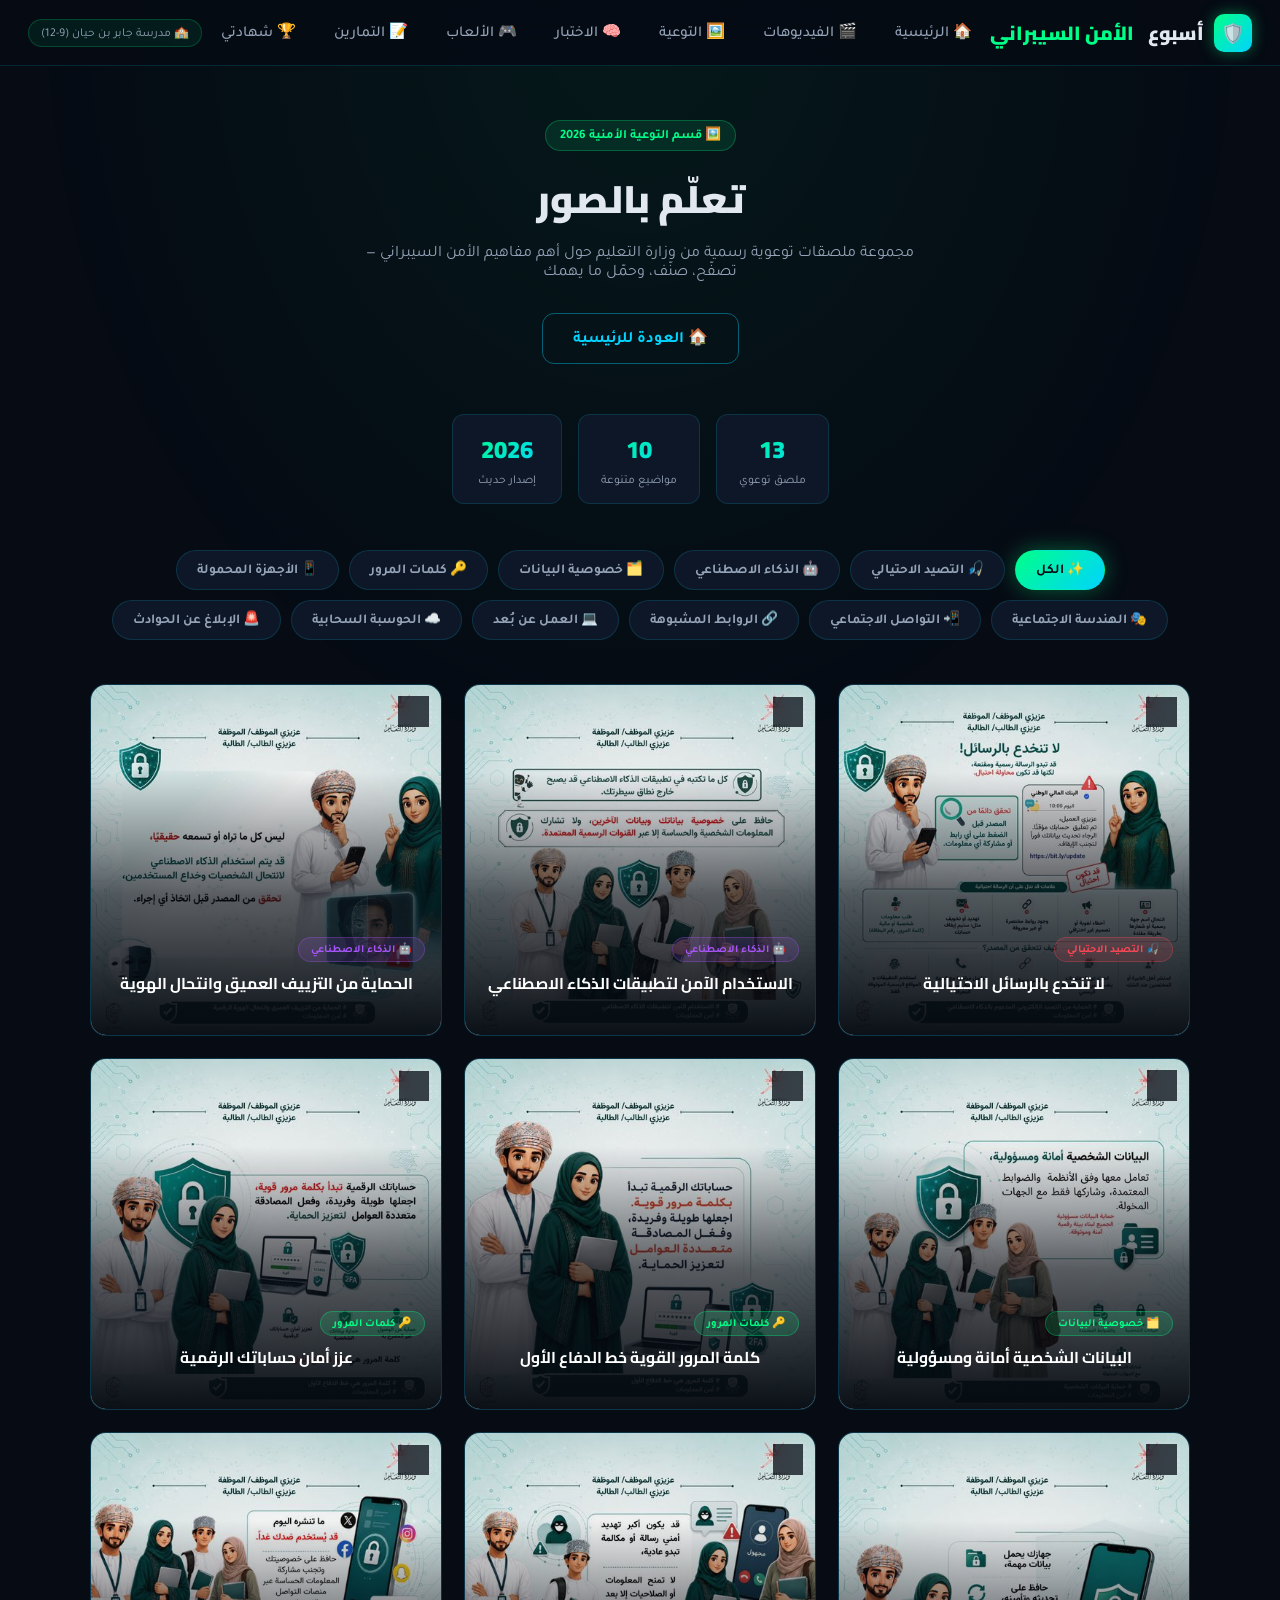
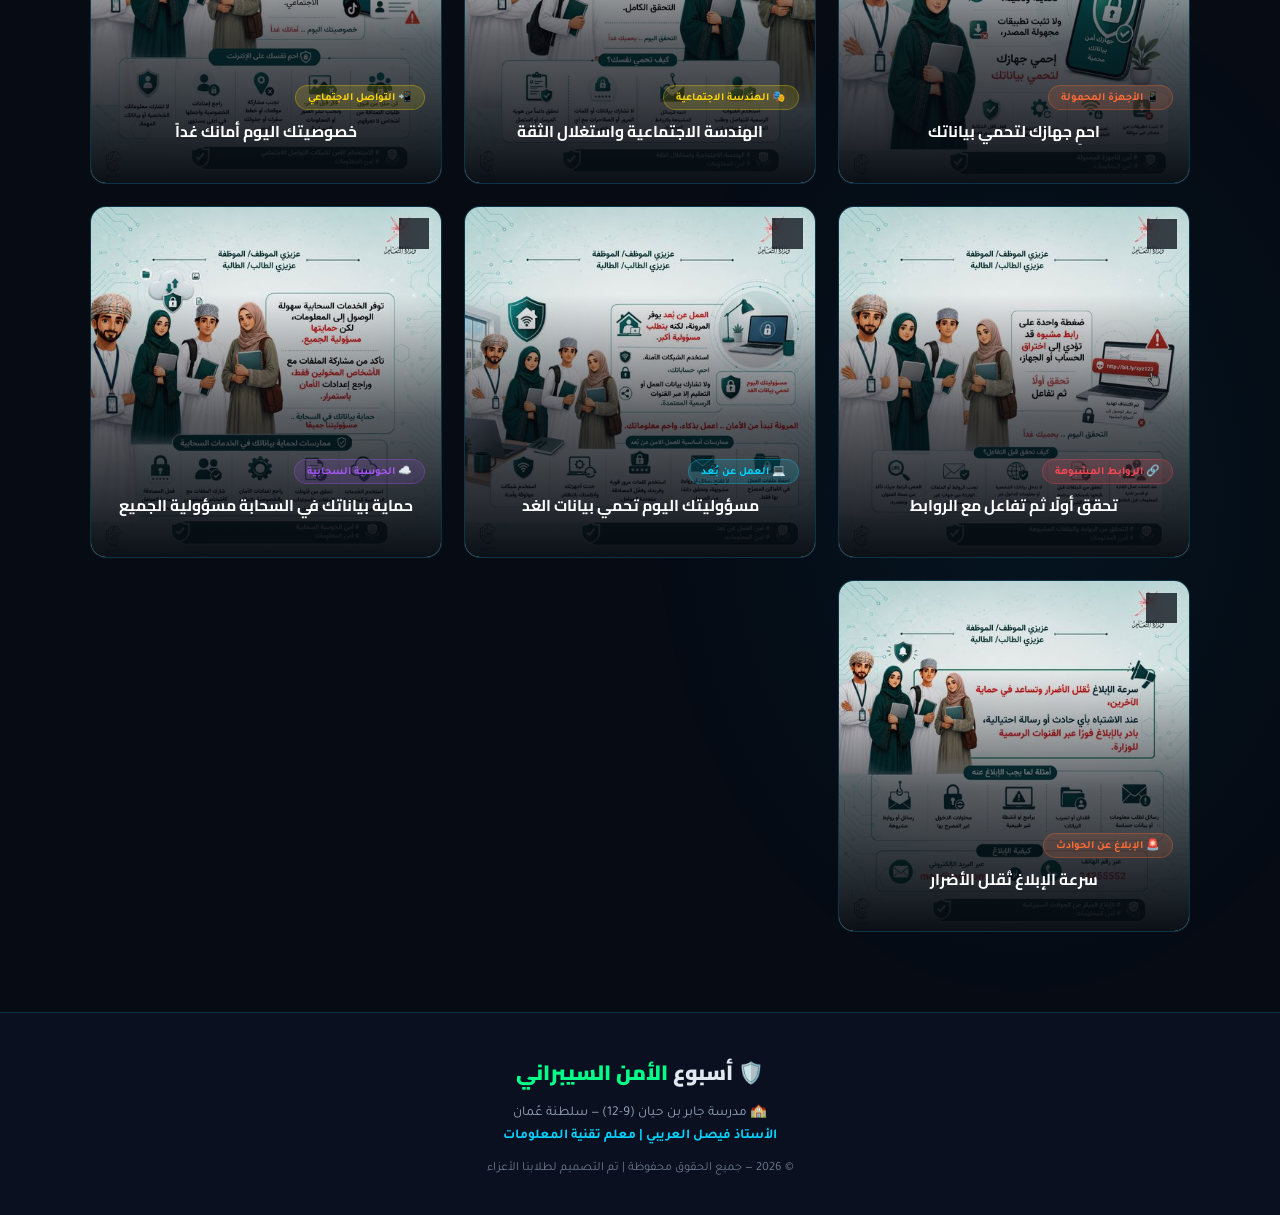
==== pages/awareness.html @ 78092cbb "Add files via upload" ====
<!DOCTYPE html>
<html lang="ar" dir="rtl">
<head>
<meta charset="UTF-8">
<meta name="viewport" content="width=device-width, initial-scale=1.0">
<title>قسم التوعية | أسبوع الأمن السيبراني</title>
<link href="https://fonts.googleapis.com/css2?family=Cairo:wght@300;400;600;700;900&family=Tajawal:wght@300;400;500;700;800&display=swap" rel="stylesheet">
<link rel="stylesheet" href="../css/style.css">
</head>
<body>

<!-- MATRIX BACKGROUND -->
<div id="matrix-bg"></div>

<!-- NAV -->
<nav>
  <div class="nav-brand">
    <div class="nav-icon">🛡️</div>
    أسبوع <span style="color:var(--green);margin-right:4px"> الأمن السيبراني</span>
  </div>
  <button class="nav-hamburger" id="navToggle">☰</button>
  <div class="nav-links" id="navLinks">
    <a href="../index.html">🏠 الرئيسية</a>
    <a href="videos.html">🎬 الفيديوهات</a>
    <a href="awareness.html">🖼️ التوعية</a>
    <a href="quiz.html">🧠 الاختبار</a>
    <a href="games.html">🎮 الألعاب</a>
    <a href="exercises.html">📝 التمارين</a>
    <a href="certificate.html">🏆 شهادتي</a>
  </div>
  <div class="nav-school">🏫 مدرسة جابر بن حيان (9-12)</div>
</nav>

<!-- AWARENESS SECTION -->
<section id="awareness" class="hero" style="min-height:auto;padding:120px 20px 80px">
  <div class="container">
    <div class="section-header fade-in">
      <div class="section-tag tag-green">🖼️ قسم التوعية الأمنية 2026</div>
      <h2 class="section-title">تعلّم بالصور</h2>
      <p class="section-sub">مجموعة ملصقات توعوية رسمية من وزارة التعليم حول أهم مفاهيم الأمن السيبراني — تصفّح، صنّف، وحمّل ما يهمك</p>
      <div style="margin-top:30px">
        <a href="../index.html" class="btn-secondary">🏠 العودة للرئيسية</a>
      </div>
    </div>

    <div class="aw-stats fade-in">
      <div class="aw-stat"><b>13</b><span>ملصق توعوي</span></div>
      <div class="aw-stat"><b>10</b><span>مواضيع متنوعة</span></div>
      <div class="aw-stat"><b>2026</b><span>إصدار حديث</span></div>
    </div>

    <div class="aw-filter-bar fade-in">
      <button class="aw-chip active" onclick="filterAware('all', this)">✨ الكل</button>
      <button class="aw-chip" onclick="filterAware('phishing', this)">🎣 التصيد الاحتيالي</button>
      <button class="aw-chip" onclick="filterAware('ai', this)">🤖 الذكاء الاصطناعي</button>
      <button class="aw-chip" onclick="filterAware('privacy', this)">🗂️ خصوصية البيانات</button>
      <button class="aw-chip" onclick="filterAware('password', this)">🔑 كلمات المرور</button>
      <button class="aw-chip" onclick="filterAware('device', this)">📱 الأجهزة المحمولة</button>
      <button class="aw-chip" onclick="filterAware('engineering', this)">🎭 الهندسة الاجتماعية</button>
      <button class="aw-chip" onclick="filterAware('social', this)">📲 التواصل الاجتماعي</button>
      <button class="aw-chip" onclick="filterAware('links', this)">🔗 الروابط المشبوهة</button>
      <button class="aw-chip" onclick="filterAware('remote', this)">💻 العمل عن بُعد</button>
      <button class="aw-chip" onclick="filterAware('cloud', this)">☁️ الحوسبة السحابية</button>
      <button class="aw-chip" onclick="filterAware('report', this)">🚨 الإبلاغ عن الحوادث</button>
    </div>

    <div class="aw-grid">
      <div class="aw-card fade-in" data-category="phishing" onclick="openAware(0)">
        <img src="../assets/awareness/thumb/awareness_1.jpg" alt="لا تنخدع بالرسائل الاحتيالية" loading="lazy">
        <div class="aw-card-num">01</div>
        <a class="aw-card-dl" href="../assets/awareness/full/awareness_1.jpg" download="ملصق-توعوي-1.jpg" onclick="event.stopPropagation()" title="تحميل الملصق">⬇</a>
        <div class="aw-card-overlay">
          <div class="aw-card-tag aw-c-phishing">🎣 التصيد الاحتيالي</div>
          <div class="aw-card-title">لا تنخدع بالرسائل الاحتيالية</div>
          <div class="aw-card-hint">👁 اضغط للعرض بالحجم الكامل</div>
        </div>
      </div>

      <div class="aw-card fade-in" data-category="ai" onclick="openAware(1)">
        <img src="../assets/awareness/thumb/awareness_2.jpg" alt="الاستخدام الآمن لتطبيقات الذكاء الاصطناعي" loading="lazy">
        <div class="aw-card-num">02</div>
        <a class="aw-card-dl" href="../assets/awareness/full/awareness_2.jpg" download="ملصق-توعوي-2.jpg" onclick="event.stopPropagation()" title="تحميل الملصق">⬇</a>
        <div class="aw-card-overlay">
          <div class="aw-card-tag aw-c-ai">🤖 الذكاء الاصطناعي</div>
          <div class="aw-card-title">الاستخدام الآمن لتطبيقات الذكاء الاصطناعي</div>
          <div class="aw-card-hint">👁 اضغط للعرض بالحجم الكامل</div>
        </div>
      </div>

      <div class="aw-card fade-in" data-category="ai" onclick="openAware(2)">
        <img src="../assets/awareness/thumb/awareness_3.jpg" alt="الحماية من التزييف العميق وانتحال الهوية" loading="lazy">
        <div class="aw-card-num">03</div>
        <a class="aw-card-dl" href="../assets/awareness/full/awareness_3.jpg" download="ملصق-توعوي-3.jpg" onclick="event.stopPropagation()" title="تحميل الملصق">⬇</a>
        <div class="aw-card-overlay">
          <div class="aw-card-tag aw-c-ai">🤖 الذكاء الاصطناعي</div>
          <div class="aw-card-title">الحماية من التزييف العميق وانتحال الهوية</div>
          <div class="aw-card-hint">👁 اضغط للعرض بالحجم الكامل</div>
        </div>
      </div>

      <div class="aw-card fade-in" data-category="privacy" onclick="openAware(3)">
        <img src="../assets/awareness/thumb/awareness_4.jpg" alt="البيانات الشخصية أمانة ومسؤولية" loading="lazy">
        <div class="aw-card-num">04</div>
        <a class="aw-card-dl" href="../assets/awareness/full/awareness_4.jpg" download="ملصق-توعوي-4.jpg" onclick="event.stopPropagation()" title="تحميل الملصق">⬇</a>
        <div class="aw-card-overlay">
          <div class="aw-card-tag aw-c-privacy">🗂️ خصوصية البيانات</div>
          <div class="aw-card-title">البيانات الشخصية أمانة ومسؤولية</div>
          <div class="aw-card-hint">👁 اضغط للعرض بالحجم الكامل</div>
        </div>
      </div>

      <div class="aw-card fade-in" data-category="password" onclick="openAware(4)">
        <img src="../assets/awareness/thumb/awareness_5.jpg" alt="كلمة المرور القوية خط الدفاع الأول" loading="lazy">
        <div class="aw-card-num">05</div>
        <a class="aw-card-dl" href="../assets/awareness/full/awareness_5.jpg" download="ملصق-توعوي-5.jpg" onclick="event.stopPropagation()" title="تحميل الملصق">⬇</a>
        <div class="aw-card-overlay">
          <div class="aw-card-tag aw-c-password">🔑 كلمات المرور</div>
          <div class="aw-card-title">كلمة المرور القوية خط الدفاع الأول</div>
          <div class="aw-card-hint">👁 اضغط للعرض بالحجم الكامل</div>
        </div>
      </div>

      <div class="aw-card fade-in" data-category="password" onclick="openAware(5)">
        <img src="../assets/awareness/thumb/awareness_6.jpg" alt="عزز أمان حساباتك الرقمية" loading="lazy">
        <div class="aw-card-num">06</div>
        <a class="aw-card-dl" href="../assets/awareness/full/awareness_6.jpg" download="ملصق-توعوي-6.jpg" onclick="event.stopPropagation()" title="تحميل الملصق">⬇</a>
        <div class="aw-card-overlay">
          <div class="aw-card-tag aw-c-password">🔑 كلمات المرور</div>
          <div class="aw-card-title">عزز أمان حساباتك الرقمية</div>
          <div class="aw-card-hint">👁 اضغط للعرض بالحجم الكامل</div>
        </div>
      </div>

      <div class="aw-card fade-in" data-category="device" onclick="openAware(6)">
        <img src="../assets/awareness/thumb/awareness_7.jpg" alt="احمِ جهازك لتحمي بياناتك" loading="lazy">
        <div class="aw-card-num">07</div>
        <a class="aw-card-dl" href="../assets/awareness/full/awareness_7.jpg" download="ملصق-توعوي-7.jpg" onclick="event.stopPropagation()" title="تحميل الملصق">⬇</a>
        <div class="aw-card-overlay">
          <div class="aw-card-tag aw-c-device">📱 الأجهزة المحمولة</div>
          <div class="aw-card-title">احمِ جهازك لتحمي بياناتك</div>
          <div class="aw-card-hint">👁 اضغط للعرض بالحجم الكامل</div>
        </div>
      </div>

      <div class="aw-card fade-in" data-category="engineering" onclick="openAware(7)">
        <img src="../assets/awareness/thumb/awareness_8.jpg" alt="الهندسة الاجتماعية واستغلال الثقة" loading="lazy">
        <div class="aw-card-num">08</div>
        <a class="aw-card-dl" href="../assets/awareness/full/awareness_8.jpg" download="ملصق-توعوي-8.jpg" onclick="event.stopPropagation()" title="تحميل الملصق">⬇</a>
        <div class="aw-card-overlay">
          <div class="aw-card-tag aw-c-engineering">🎭 الهندسة الاجتماعية</div>
          <div class="aw-card-title">الهندسة الاجتماعية واستغلال الثقة</div>
          <div class="aw-card-hint">👁 اضغط للعرض بالحجم الكامل</div>
        </div>
      </div>

      <div class="aw-card fade-in" data-category="social" onclick="openAware(8)">
        <img src="../assets/awareness/thumb/awareness_9.jpg" alt="خصوصيتك اليوم أمانك غداً" loading="lazy">
        <div class="aw-card-num">09</div>
        <a class="aw-card-dl" href="../assets/awareness/full/awareness_9.jpg" download="ملصق-توعوي-9.jpg" onclick="event.stopPropagation()" title="تحميل الملصق">⬇</a>
        <div class="aw-card-overlay">
          <div class="aw-card-tag aw-c-social">📲 التواصل الاجتماعي</div>
          <div class="aw-card-title">خصوصيتك اليوم أمانك غداً</div>
          <div class="aw-card-hint">👁 اضغط للعرض بالحجم الكامل</div>
        </div>
      </div>

      <div class="aw-card fade-in" data-category="links" onclick="openAware(9)">
        <img src="../assets/awareness/thumb/awareness_10.jpg" alt="تحقق أولًا ثم تفاعل مع الروابط" loading="lazy">
        <div class="aw-card-num">10</div>
        <a class="aw-card-dl" href="../assets/awareness/full/awareness_10.jpg" download="ملصق-توعوي-10.jpg" onclick="event.stopPropagation()" title="تحميل الملصق">⬇</a>
        <div class="aw-card-overlay">
          <div class="aw-card-tag aw-c-links">🔗 الروابط المشبوهة</div>
          <div class="aw-card-title">تحقق أولًا ثم تفاعل مع الروابط</div>
          <div class="aw-card-hint">👁 اضغط للعرض بالحجم الكامل</div>
        </div>
      </div>

      <div class="aw-card fade-in" data-category="remote" onclick="openAware(10)">
        <img src="../assets/awareness/thumb/awareness_11.jpg" alt="مسؤوليتك اليوم تحمي بيانات الغد" loading="lazy">
        <div class="aw-card-num">11</div>
        <a class="aw-card-dl" href="../assets/awareness/full/awareness_11.jpg" download="ملصق-توعوي-11.jpg" onclick="event.stopPropagation()" title="تحميل الملصق">⬇</a>
        <div class="aw-card-overlay">
          <div class="aw-card-tag aw-c-remote">💻 العمل عن بُعد</div>
          <div class="aw-card-title">مسؤوليتك اليوم تحمي بيانات الغد</div>
          <div class="aw-card-hint">👁 اضغط للعرض بالحجم الكامل</div>
        </div>
      </div>

      <div class="aw-card fade-in" data-category="cloud" onclick="openAware(11)">
        <img src="../assets/awareness/thumb/awareness_12.jpg" alt="حماية بياناتك في السحابة مسؤولية الجميع" loading="lazy">
        <div class="aw-card-num">12</div>
        <a class="aw-card-dl" href="../assets/awareness/full/awareness_12.jpg" download="ملصق-توعوي-12.jpg" onclick="event.stopPropagation()" title="تحميل الملصق">⬇</a>
        <div class="aw-card-overlay">
          <div class="aw-card-tag aw-c-cloud">☁️ الحوسبة السحابية</div>
          <div class="aw-card-title">حماية بياناتك في السحابة مسؤولية الجميع</div>
          <div class="aw-card-hint">👁 اضغط للعرض بالحجم الكامل</div>
        </div>
      </div>

      <div class="aw-card fade-in" data-category="report" onclick="openAware(12)">
        <img src="../assets/awareness/thumb/awareness_13.jpg" alt="سرعة الإبلاغ تُقلل الأضرار" loading="lazy">
        <div class="aw-card-num">13</div>
        <a class="aw-card-dl" href="../assets/awareness/full/awareness_13.jpg" download="ملصق-توعوي-13.jpg" onclick="event.stopPropagation()" title="تحميل الملصق">⬇</a>
        <div class="aw-card-overlay">
          <div class="aw-card-tag aw-c-report">🚨 الإبلاغ عن الحوادث</div>
          <div class="aw-card-title">سرعة الإبلاغ تُقلل الأضرار</div>
          <div class="aw-card-hint">👁 اضغط للعرض بالحجم الكامل</div>
        </div>
      </div>
    </div>
  </div>
</section>

<!-- AWARENESS LIGHTBOX MODAL -->
<div class="aw-modal-overlay" id="awareModal" onclick="handleAwareModalClick(event)">
  <div class="aw-modal-box">
    <div class="aw-modal-top">
      <div class="aw-modal-titlewrap">
        <div class="aw-modal-tag" id="awareTag">التصنيف</div>
        <div class="aw-modal-title" id="awareTitle">عنوان الملصق</div>
      </div>
      <button class="aw-modal-close" onclick="closeAware()">✕</button>
    </div>
    <div class="aw-modal-imgwrap">
      <button class="aw-nav-btn aw-nav-prev" onclick="awarePrev()" title="السابق">›</button>
      <img id="awareImg" src="" alt="">
      <button class="aw-nav-btn aw-nav-next" onclick="awareNext()" title="التالي">‹</button>
    </div>
    <div class="aw-modal-bottom">
      <span class="aw-modal-counter" id="awareCounter">1 / 13</span>
      <a class="aw-modal-dl" id="awareDownload" href="" download>⬇ تحميل الملصق</a>
    </div>
  </div>
</div>

<!-- FOOTER -->
<footer>
  <div class="footer-logo">🛡️ أسبوع <span>الأمن السيبراني</span></div>
  <div class="footer-school">🏫 مدرسة جابر بن حيان (9-12) — سلطنة عُمان</div>
  <div class="footer-teacher">الأستاذ فيصل العريبي | معلم تقنية المعلومات</div>
  <div class="footer-copy">© 2026 — جميع الحقوق محفوظة | تم التصميم لطلابنا الأعزاء</div>
</footer>

<script src="../js/main.js"></script>
</body>
</html>
---- css/style.css ----
:root {
  --bg: #060b14;
  --bg2: #0a1020;
  --bg3: #0f1929;
  --card: rgba(15,25,41,0.95);
  --green: #00ff88;
  --cyan: #00d4ff;
  --orange: #ff6b35;
  --red: #ff4757;
  --purple: #a855f7;
  --yellow: #ffd700;
  --text: #e2e8f0;
  --text2: #94a3b8;
  --border: rgba(0,212,255,0.15);
  --r: 14px;
}
*{margin:0;padding:0;box-sizing:border-box}
html{scroll-behavior:smooth}
body{
  background:var(--bg);
  color:var(--text);
  font-family:'Tajawal',sans-serif;
  overflow-x:hidden;
  min-height:100vh;
}
::-webkit-scrollbar{width:5px}
::-webkit-scrollbar-track{background:var(--bg)}
::-webkit-scrollbar-thumb{background:var(--cyan);border-radius:3px}

/* ── MATRIX BACKGROUND ── */
#matrix-bg{
  position:fixed;inset:0;z-index:0;
  overflow:hidden;pointer-events:none;
}
.matrix-col{
  position:absolute;top:-100%;
  font-family:monospace;font-size:14px;
  color:rgba(0,255,136,0.15);
  animation:matrix-fall linear infinite;
  letter-spacing:2px;
  writing-mode:vertical-lr;
}
@keyframes matrix-fall{
  0%{top:-100%}
  100%{top:110%}
}

/* ── PARTICLES ── */
.particle{
  position:fixed;border-radius:50%;pointer-events:none;z-index:1;
  animation:float-particle linear infinite;
}
@keyframes float-particle{
  0%{transform:translateY(100vh) rotate(0deg);opacity:0}
  10%{opacity:1}
  90%{opacity:1}
  100%{transform:translateY(-100px) rotate(720deg);opacity:0}
}

/* ── NAVBAR ── */
nav{
  position:fixed;top:0;left:0;right:0;z-index:999;
  display:flex;align-items:center;justify-content:space-between;
  padding:0 28px;height:66px;
  background:rgba(6,11,20,0.92);
  backdrop-filter:blur(20px);
  border-bottom:1px solid var(--border);
}
.nav-brand{
  display:flex;align-items:center;gap:10px;
  font-family:'Cairo',sans-serif;font-weight:900;font-size:1.2rem;
}
.nav-icon{
  width:38px;height:38px;border-radius:10px;
  background:linear-gradient(135deg,var(--green),var(--cyan));
  display:flex;align-items:center;justify-content:center;
  font-size:1.2rem;
  box-shadow:0 0 15px rgba(0,255,136,0.4);
}
.nav-links{display:flex;gap:6px;align-items:center;flex-wrap:wrap}
.nav-links a{
  color:var(--text2);text-decoration:none;
  padding:8px 16px;border-radius:8px;
  font-size:.95rem;font-weight:500;
  transition:.2s;
}
.nav-links a:hover{color:var(--cyan);background:rgba(0,212,255,0.08)}
.nav-school{
  font-size:.75rem;color:var(--text2);
  background:rgba(0,255,136,0.07);
  border:1px solid rgba(0,255,136,0.2);
  padding:5px 12px;border-radius:20px;
}

/* ── HAMBURGER ── */
.nav-hamburger{
  display:none;
  background:none;
  border:1.5px solid rgba(0,212,255,0.3);
  color:var(--cyan);
  font-size:1.4rem;
  cursor:pointer;
  padding:4px 12px;
  border-radius:8px;
  transition:.2s;
  z-index:1000;
  line-height:1;
}
.nav-hamburger:hover{background:rgba(0,212,255,0.08)}

/* ── HERO ── */
.hero{
  position:relative;z-index:2;
  min-height:100vh;
  display:flex;align-items:center;justify-content:center;
  text-align:center;padding:100px 20px 60px;
  background:
    radial-gradient(ellipse 80% 50% at 50% 0%, rgba(0,255,136,0.06) 0%, transparent 60%),
    radial-gradient(ellipse 60% 40% at 80% 80%, rgba(0,212,255,0.05) 0%, transparent 50%);
}
.hero-badge{
  display:inline-flex;align-items:center;gap:8px;
  background:rgba(0,255,136,0.1);
  border:1px solid rgba(0,255,136,0.3);
  padding:7px 18px;border-radius:30px;
  font-size:.85rem;color:var(--green);
  margin-bottom:28px;
  animation:pulse-badge 2s ease infinite;
}
@keyframes pulse-badge{
  0%,100%{box-shadow:0 0 0 0 rgba(0,255,136,0.3)}
  50%{box-shadow:0 0 0 8px rgba(0,255,136,0)}
}
.hero h1{
  font-family:'Cairo',sans-serif;font-weight:900;
  font-size:clamp(2.2rem,6vw,4.5rem);
  line-height:1.2;margin-bottom:16px;
  background:linear-gradient(135deg,#fff 0%,var(--cyan) 50%,var(--green) 100%);
  -webkit-background-clip:text;-webkit-text-fill-color:transparent;
  background-clip:text;
}
.hero h1 span{
  background:linear-gradient(135deg,var(--orange),var(--red));
  -webkit-background-clip:text;-webkit-text-fill-color:transparent;
  background-clip:text;
}
.hero-sub{
  font-size:1.15rem;color:var(--text2);max-width:600px;margin:0 auto 36px;
}
.hero-btns{display:flex;gap:14px;justify-content:center;flex-wrap:wrap;margin-bottom:60px}
.btn-primary{
  background:linear-gradient(135deg,var(--green),var(--cyan));
  color:#060b14;font-weight:700;font-size:1rem;
  padding:13px 30px;border-radius:12px;border:none;cursor:pointer;
  text-decoration:none;display:inline-flex;align-items:center;gap:8px;
  transition:.25s;box-shadow:0 0 25px rgba(0,255,136,0.3);
}
.btn-primary:hover{transform:translateY(-2px);box-shadow:0 0 40px rgba(0,255,136,0.5)}
.btn-secondary{
  background:transparent;color:var(--cyan);font-weight:600;font-size:1rem;
  padding:13px 30px;border-radius:12px;
  border:1.5px solid rgba(0,212,255,0.4);cursor:pointer;
  text-decoration:none;display:inline-flex;align-items:center;gap:8px;
  transition:.25s;
}
.btn-secondary:hover{background:rgba(0,212,255,0.08);transform:translateY(-2px)}

/* ── STATS ── */
.hero-stats{
  display:flex;gap:30px;justify-content:center;flex-wrap:wrap;
}
.stat-box{
  background:var(--card);border:1px solid var(--border);
  border-radius:var(--r);padding:20px 30px;text-align:center;
  min-width:130px;
}
.stat-num{
  font-family:'Cairo',sans-serif;font-weight:900;font-size:2rem;
  background:linear-gradient(135deg,var(--green),var(--cyan));
  -webkit-background-clip:text;-webkit-text-fill-color:transparent;
  background-clip:text;
}
.stat-lbl{font-size:.8rem;color:var(--text2);margin-top:2px}

/* ── SECTIONS ── */
section{position:relative;z-index:2;padding:80px 20px}
.container{max-width:1100px;margin:0 auto}
.section-header{text-align:center;margin-bottom:50px}
.section-tag{
  display:inline-block;font-size:.8rem;font-weight:600;
  padding:5px 14px;border-radius:20px;margin-bottom:12px;
}
.tag-green{color:var(--green);background:rgba(0,255,136,0.1);border:1px solid rgba(0,255,136,0.25)}
.tag-cyan{color:var(--cyan);background:rgba(0,212,255,0.1);border:1px solid rgba(0,212,255,0.25)}
.tag-orange{color:var(--orange);background:rgba(255,107,53,0.1);border:1px solid rgba(255,107,53,0.25)}
.tag-purple{color:var(--purple);background:rgba(168,85,247,0.1);border:1px solid rgba(168,85,247,0.25)}
.tag-yellow{color:var(--yellow);background:rgba(255,215,0,0.1);border:1px solid rgba(255,215,0,0.25)}

.section-title{
  font-family:'Cairo',sans-serif;font-weight:900;
  font-size:clamp(1.6rem,3.5vw,2.4rem);
  margin-bottom:10px;
}
.section-sub{color:var(--text2);font-size:1rem;max-width:550px;margin:0 auto}

/* ── VIDEOS ── */
.videos-grid{
  display:grid;grid-template-columns:repeat(auto-fill,minmax(300px,1fr));gap:20px;
}
.video-card{
  background:var(--card);border:1px solid var(--border);
  border-radius:var(--r);overflow:hidden;
  transition:.3s;cursor:pointer;
}
.video-card:hover{transform:translateY(-5px);border-color:var(--cyan);box-shadow:0 10px 40px rgba(0,212,255,0.15)}
.video-thumb{
  position:relative;padding-top:56.25%;overflow:hidden;
  background:linear-gradient(135deg,#0a1528,#0d2040);
}
.video-thumb-inner{
  position:absolute;inset:0;display:flex;align-items:center;justify-content:center;
  font-size:3.5rem;flex-direction:column;gap:10px;
}
.play-btn{
  width:54px;height:54px;border-radius:50%;
  background:rgba(0,255,136,0.9);
  display:flex;align-items:center;justify-content:center;
  font-size:1.2rem;color:#060b14;
  transition:.2s;box-shadow:0 0 20px rgba(0,255,136,0.4);
}
.video-card:hover .play-btn{transform:scale(1.1);box-shadow:0 0 35px rgba(0,255,136,0.6)}
.video-duration{
  position:absolute;bottom:10px;left:10px;
  background:rgba(0,0,0,0.8);color:#fff;
  font-size:.75rem;padding:3px 8px;border-radius:5px;
}
.video-grade{
  position:absolute;top:10px;right:10px;
  font-size:.72rem;font-weight:700;padding:4px 10px;border-radius:20px;
}
.grade5{background:rgba(255,107,53,0.25);color:var(--orange);border:1px solid rgba(255,107,53,0.4)}
.grade7{background:rgba(0,212,255,0.2);color:var(--cyan);border:1px solid rgba(0,212,255,0.4)}
.grade9{background:rgba(168,85,247,0.2);color:var(--purple);border:1px solid rgba(168,85,247,0.4)}

.video-info{padding:16px}
.video-title{font-weight:700;font-size:.95rem;margin-bottom:6px;line-height:1.5}
.video-meta{display:flex;align-items:center;gap:10px;font-size:.8rem;color:var(--text2)}
.video-progress{
  height:3px;background:rgba(255,255,255,0.08);border-radius:2px;margin-top:12px;
}
.video-progress-bar{height:100%;border-radius:2px;background:linear-gradient(90deg,var(--green),var(--cyan))}

/* ── VIDEO MODAL ── */
.modal-overlay{
  display:none;
  position:fixed;inset:0;
  background:rgba(0,0,0,0.85);
  z-index:9999;
  align-items:center;
  justify-content:center;
  padding:20px;
}
.modal-overlay.active{display:flex}
.modal-box{
  background:var(--bg2);
  border:1px solid var(--border);
  border-radius:20px;
  width:100%;
  max-width:760px;
  overflow:hidden;
  max-height:90vh;
  overflow-y:auto;
}
.modal-header{
  display:flex;align-items:center;justify-content:space-between;
  padding:16px 20px;
  border-bottom:1px solid var(--border);
  position:sticky;top:0;
  background:var(--bg2);
  z-index:2;
}
.modal-title{font-weight:700;font-size:1rem}
.modal-close{
  background:rgba(255,71,87,0.15);border:none;color:var(--red);
  width:32px;height:32px;border-radius:8px;cursor:pointer;font-size:1rem;
  display:flex;align-items:center;justify-content:center;
  flex-shrink:0;
}
.modal-close:hover{background:rgba(255,71,87,0.3)}
.modal-video{
  background:#000;
  line-height:0;
  overflow:hidden;
}
.modal-video iframe{
  width:100%;
  height:430px;
  display:block;
  border:none;
}
.modal-body{padding:14px 20px}

/* ── QUIZ ── */
.quiz-wrapper{max-width:700px;margin:0 auto}
.quiz-progress-bar-wrap{
  background:rgba(255,255,255,0.07);border-radius:10px;height:8px;margin-bottom:30px;overflow:hidden;
}
.quiz-progress-fill{
  height:100%;border-radius:10px;
  background:linear-gradient(90deg,var(--green),var(--cyan));
  transition:.4s ease;
}
.quiz-q-counter{font-size:.85rem;color:var(--text2);margin-bottom:8px;text-align:center}
.quiz-question{
  background:var(--card);border:1px solid var(--border);
  border-radius:20px;padding:30px;
}
.quiz-q-text{
  font-family:'Cairo',sans-serif;font-weight:700;font-size:1.15rem;
  line-height:1.6;margin-bottom:24px;text-align:center;color: #ffffff;
}
.quiz-q-emoji{font-size:2.5rem;text-align:center;margin-bottom:14px}
.quiz-options{display:grid;grid-template-columns:1fr 1fr;gap:12px}
.quiz-opt{
  background:rgba(255,255,255,0.04);border:1.5px solid rgba(255,255,255,0.1);color: #ffffff;
  border-radius:12px;padding:14px 18px;
  font-size:.95rem;font-weight:500;cursor:pointer;
  transition:.2s;text-align:right;
  display:flex;align-items:center;gap:10px;
}
.quiz-opt:hover:not(:disabled){
  border-color:var(--cyan);background:rgba(0,212,255,0.08);
  transform:translateY(-2px);
}
.quiz-opt.correct{border-color:var(--green)!important;background:rgba(0,255,136,0.12)!important;color:var(--green)}
.quiz-opt.wrong{border-color:var(--red)!important;background:rgba(255,71,87,0.12)!important;color:var(--red)}
.quiz-opt:disabled{cursor:default}
.quiz-feedback{
  text-align:center;margin-top:20px;padding:14px;
  border-radius:12px;font-weight:600;display:none;
}
.quiz-feedback.show{display:block}
.quiz-feedback.ok{background:rgba(0,255,136,0.1);color:var(--green);border:1px solid rgba(0,255,136,0.3)}
.quiz-feedback.bad{background:rgba(255,71,87,0.1);color:var(--red);border:1px solid rgba(255,71,87,0.3)}
.quiz-nav{display:flex;justify-content:space-between;margin-top:24px;gap:12px}
.quiz-nav button{
  flex:1;padding:12px;border-radius:10px;border:none;cursor:pointer;
  font-family:'Tajawal',sans-serif;font-weight:700;font-size:.95rem;
  transition:.2s;
}
.btn-next{background:linear-gradient(135deg,var(--green),var(--cyan));color:#ffffff}
.btn-next:hover{transform:translateY(-2px);box-shadow:0 5px 20px rgba(0,255,136,0.3)}
.quiz-score-box{
  background:var(--card);border:1px solid var(--border);
  border-radius:20px;padding:40px;text-align:center;display:none;
}
.quiz-score-box.show{display:block}
.score-circle{
  width:120px;height:120px;border-radius:50%;
  border:4px solid var(--green);
  display:flex;flex-direction:column;align-items:center;justify-content:center;
  margin:0 auto 20px;
  box-shadow:0 0 30px rgba(0,255,136,0.3);
}
.score-num{font-size:2.2rem;font-weight:900;color:var(--green)}
.score-total{font-size:.85rem;color:var(--text2)}
.score-msg{font-size:1.1rem;font-weight:700;margin-bottom:8px}
.score-sub{font-size:.9rem;color:var(--text2);margin-bottom:24px}

/* ── GAME ── */
.game-section{background:linear-gradient(180deg,var(--bg) 0%,var(--bg2) 100%)}
.game-grid{display:grid;grid-template-columns:repeat(auto-fill,minmax(260px,1fr));gap:18px}
.game-card{
  background:var(--card);border:1px solid var(--border);
  border-radius:var(--r);padding:24px;text-align:center;
  cursor:pointer;transition:.3s;
}
.game-card:hover{transform:translateY(-5px)}
.game-card.green-hover:hover{border-color:var(--green);box-shadow:0 8px 30px rgba(0,255,136,0.15)}
.game-card.cyan-hover:hover{border-color:var(--cyan);box-shadow:0 8px 30px rgba(0,212,255,0.15)}
.game-card.orange-hover:hover{border-color:var(--orange);box-shadow:0 8px 30px rgba(255,107,53,0.15)}
.game-card.purple-hover:hover{border-color:var(--purple);box-shadow:0 8px 30px rgba(168,85,247,0.15)}
.game-icon{font-size:3rem;margin-bottom:14px}
.game-title{font-family:'Cairo',sans-serif;font-weight:700;font-size:1.05rem;margin-bottom:8px}
.game-desc{font-size:.85rem;color:var(--text2);line-height:1.6;margin-bottom:16px}
.game-badge{
  display:inline-block;font-size:.75rem;font-weight:600;
  padding:4px 12px;border-radius:20px;
}

/* ── MATCH GAME ── */
.match-game{max-width:800px;margin:0 auto;display:none}
.match-game.active{display:block}
.match-instructions{
  text-align:center;color:var(--text2);margin-bottom:24px;font-size:.9rem;
}
.match-grid{display:grid;grid-template-columns:1fr 1fr;gap:30px}
.match-col h4{
  font-family:'Cairo',sans-serif;font-weight:700;
  margin-bottom:14px;font-size:.95rem;
  text-align:center;padding:8px;border-radius:8px;
}
.match-col:first-child h4{background:rgba(0,255,136,0.08);color:var(--green)}
.match-col:last-child h4{background:rgba(0,212,255,0.08);color:var(--cyan)}
.match-item{
  background:rgba(255,255,255,0.04);border:1.5px solid rgba(255,255,255,0.1);
  border-radius:10px;padding:12px 16px;margin-bottom:10px;
  cursor:pointer;transition:.2s;font-size:.9rem;text-align:center;
}
.match-item:hover{border-color:var(--cyan);background:rgba(0,212,255,0.07)}
.match-item.selected{border-color:var(--yellow);background:rgba(255,215,0,0.1);color:var(--yellow)}
.match-item.matched{border-color:var(--green);background:rgba(0,255,136,0.1);color:var(--green);cursor:default}
.match-item.wrong-flash{border-color:var(--red);background:rgba(255,71,87,0.1);animation:flash .3s}
@keyframes flash{0%,100%{opacity:1}50%{opacity:.4}}
.match-score{text-align:center;margin-top:20px;font-size:1rem;color:var(--text2)}
.match-score span{color:var(--green);font-weight:700}

/* ── EXERCISES ── */
.exercises-list{display:flex;flex-direction:column;gap:16px;max-width:750px;margin:0 auto}
.exercise-card{
  background:var(--card);border:1px solid var(--border);
  border-radius:var(--r);overflow:hidden;
}
.exercise-header{
  display:flex;align-items:center;gap:14px;padding:18px 20px;cursor:pointer;transition:.2s;
}
.exercise-header:hover{background:rgba(255,255,255,0.03)}
.exercise-num{
  width:36px;height:36px;border-radius:10px;flex-shrink:0;
  display:flex;align-items:center;justify-content:center;
  font-weight:700;font-size:.9rem;
}
.exercise-info{flex:1}
.exercise-title{font-weight:700;font-size:.95rem;margin-bottom:3px}
.exercise-type{font-size:.78rem;color:var(--text2)}
.exercise-arrow{font-size:.9rem;color:var(--text2);transition:.3s}
.exercise-card.open .exercise-arrow{transform:rotate(90deg)}
.exercise-body{display:none;padding:0 20px 20px;border-top:1px solid var(--border)}
.exercise-card.open .exercise-body{display:block}

.drag-instruction{font-size:.85rem;color:var(--text2);margin:16px 0 12px;text-align:center}
.drag-items{display:flex;flex-wrap:wrap;gap:8px;justify-content:center;margin-bottom:20px}
.drag-item{
  background:rgba(0,212,255,0.1);border:1.5px solid rgba(0,212,255,0.3);
  color:var(--cyan);border-radius:8px;padding:7px 14px;
  font-size:.85rem;cursor:grab;transition:.2s;user-select:none;
}
.drag-item:hover{background:rgba(0,212,255,0.18);transform:scale(1.05)}
.drag-item.dragging{opacity:.4;cursor:grabbing}
.drop-zones{display:flex;flex-direction:column;gap:10px}
.drop-zone{
  border:1.5px dashed rgba(255,255,255,0.15);border-radius:10px;
  padding:12px 16px;min-height:50px;
  display:flex;align-items:center;gap:10px;
  transition:.2s;font-size:.9rem;
}
.drop-zone.drag-over{border-color:var(--cyan);background:rgba(0,212,255,0.06)}
.drop-zone.correct-drop{border-color:var(--green);background:rgba(0,255,136,0.07)}
.drop-zone.wrong-drop{border-color:var(--red);background:rgba(255,71,87,0.07)}
.drop-label{color:var(--text2);font-size:.85rem;min-width:120px}
.drop-slot{
  flex:1;border:1px dashed rgba(255,255,255,0.1);border-radius:6px;
  min-height:36px;display:flex;align-items:center;padding:0 10px;
  color:var(--text2);font-size:.85rem;
}
.drop-slot .drag-item{cursor:default;margin:0}

.fill-blank-row{display:flex;align-items:center;flex-wrap:wrap;gap:8px;margin-bottom:14px;font-size:.95rem}
.blank-input{
  background:rgba(255,255,255,0.06);border:1.5px solid rgba(255,255,255,0.15);
  color:var(--text);border-radius:8px;padding:6px 12px;
  font-family:'Tajawal',sans-serif;font-size:.9rem;width:140px;text-align:center;
  transition:.2s;
}
.blank-input:focus{outline:none;border-color:var(--cyan)}
.blank-input.correct{border-color:var(--green);background:rgba(0,255,136,0.08)}
.blank-input.wrong{border-color:var(--red);background:rgba(255,71,87,0.08)}

.check-btn{
  background:linear-gradient(135deg,var(--cyan),var(--purple));
  color:#fff;border:none;padding:10px 22px;border-radius:10px;
  font-family:'Tajawal',sans-serif;font-weight:700;cursor:pointer;
  font-size:.9rem;margin-top:14px;transition:.2s;display:block;
}
.check-btn:hover{transform:translateY(-2px);box-shadow:0 5px 20px rgba(0,212,255,0.3)}
.exercise-result{
  margin-top:12px;padding:10px 14px;border-radius:8px;
  font-size:.88rem;font-weight:600;display:none;
}
.exercise-result.show{display:block}
.exercise-result.ok{background:rgba(0,255,136,0.1);color:var(--green);border:1px solid rgba(0,255,136,0.3)}
.exercise-result.bad{background:rgba(255,71,87,0.1);color:var(--red);border:1px solid rgba(255,71,87,0.3)}

/* ── CERTIFICATE ── */
.cert-section{background:radial-gradient(ellipse 80% 60% at 50% 50%,rgba(0,255,136,0.04),transparent)}
.cert-form-wrapper{max-width:500px;margin:0 auto 40px}
.cert-form{
  background:var(--card);border:1px solid var(--border);
  border-radius:20px;padding:30px;
}
.cert-form h3{font-family:'Cairo',sans-serif;font-weight:700;margin-bottom:20px;text-align:center}
.form-group{margin-bottom:16px}
.form-group label{display:block;font-size:.85rem;color:var(--text2);margin-bottom:7px;font-weight:500}
.form-group input,.form-group select{
  width:100%;background:rgba(255,255,255,0.05);
  border:1.5px solid rgba(255,255,255,0.12);
  color:var(--text);border-radius:10px;padding:11px 14px;
  font-family:'Tajawal',sans-serif;font-size:.95rem;transition:.2s;
}
.form-group input:focus,.form-group select:focus{
  outline:none;border-color:var(--green);background:rgba(0,255,136,0.04);
}
.form-group select option{background:var(--bg2);color:var(--text)}
.generate-btn{
  width:100%;background:linear-gradient(135deg,var(--green),var(--cyan));
  color:#060b14;border:none;padding:13px;border-radius:12px;
  font-family:'Cairo',sans-serif;font-weight:900;font-size:1rem;cursor:pointer;
  transition:.2s;margin-top:8px;
}
.generate-btn:hover{transform:translateY(-2px);box-shadow:0 8px 30px rgba(0,255,136,0.3)}

/* ── CERTIFICATE DESIGN ── */
.certificate-preview{display:none;max-width:780px;margin:0 auto}
.certificate-preview.show{display:block}
#cert-canvas-wrap{
  background:linear-gradient(135deg,#020810,#050f20);
  border:2px solid rgba(0,255,136,0.3);
  border-radius:20px;padding:40px;text-align:center;
  position:relative;overflow:hidden;
  box-shadow:0 0 60px rgba(0,255,136,0.1);
  margin-bottom:20px;
}
#cert-canvas-wrap::before{
  content:'';position:absolute;inset:0;
  background:
    radial-gradient(ellipse 50% 40% at 50% 0%,rgba(0,255,136,0.08),transparent),
    radial-gradient(ellipse 40% 30% at 100% 100%,rgba(0,212,255,0.06),transparent);
  pointer-events:none;
}
.cert-corner{position:absolute;width:60px;height:60px;border-color:rgba(0,255,136,0.4);border-style:solid}
.cert-corner.tl{top:15px;right:15px;border-width:2px 0 0 2px}
.cert-corner.tr{top:15px;left:15px;border-width:2px 2px 0 0}
.cert-corner.bl{bottom:15px;right:15px;border-width:0 0 2px 2px}
.cert-corner.br{bottom:15px;left:15px;border-width:0 2px 2px 0}
.cert-school-name{font-size:.8rem;color:var(--cyan);letter-spacing:2px;margin-bottom:14px;text-transform:uppercase}
.cert-logo-big{font-size:3rem;margin-bottom:10px}
.cert-title-ar{font-family:'Cairo',sans-serif;font-weight:900;font-size:1.1rem;color:var(--text2);margin-bottom:6px}
.cert-main-title{
  font-family:'Cairo',sans-serif;font-weight:900;
  font-size:clamp(1.8rem,4vw,2.8rem);
  background:linear-gradient(135deg,var(--green),var(--cyan),var(--yellow));
  -webkit-background-clip:text;-webkit-text-fill-color:transparent;
  background-clip:text;margin-bottom:20px;
}
.cert-divider{width:200px;height:2px;margin:0 auto 20px;background:linear-gradient(90deg,transparent,var(--green),transparent)}
.cert-presented-to{font-size:.9rem;color:var(--text2);margin-bottom:8px}
.cert-student-name{
  font-family:'Cairo',sans-serif;font-weight:900;
  font-size:clamp(1.6rem,3.5vw,2.4rem);
  color:#fff;margin-bottom:6px;
}
.cert-student-grade{font-size:.9rem;color:var(--text2);margin-bottom:20px}
.cert-body-text{font-size:.9rem;color:var(--text2);max-width:500px;margin:0 auto 20px;line-height:1.8}
.cert-topic{
  display:inline-block;
  background:rgba(0,255,136,0.1);border:1px solid rgba(0,255,136,0.3);
  color:var(--green);padding:6px 20px;border-radius:20px;
  font-weight:600;font-size:.9rem;margin-bottom:24px;
}
.cert-footer{
  display:flex;justify-content:space-between;align-items:flex-end;
  margin-top:24px;padding-top:20px;border-top:1px solid rgba(255,255,255,0.08);
  flex-wrap:wrap;gap:14px;
}
.cert-seal{
  width:70px;height:70px;border-radius:50%;
  border:2px solid rgba(255,215,0,0.4);
  background:radial-gradient(circle,rgba(255,215,0,0.1),transparent);
  display:flex;flex-direction:column;align-items:center;justify-content:center;font-size:1.5rem;
}
.cert-date{font-size:.8rem;color:var(--text2);text-align:center}
.cert-teacher{text-align:center}
.cert-teacher-name{font-weight:700;font-size:.9rem;color:var(--green)}
.cert-teacher-title{font-size:.75rem;color:var(--text2)}
.cert-badge-row{display:flex;justify-content:center;gap:16px;margin:16px 0;flex-wrap:wrap}
.cert-badge{
  background:rgba(255,255,255,0.05);border:1px solid rgba(255,255,255,0.1);
  border-radius:8px;padding:8px 14px;font-size:.8rem;
  display:flex;align-items:center;gap:6px;
}
.cert-actions{display:flex;gap:14px;justify-content:center}
.cert-download-btn{
  background:linear-gradient(135deg,var(--green),var(--cyan));
  color:#060b14;border:none;padding:12px 28px;border-radius:10px;
  font-family:'Tajawal',sans-serif;font-weight:700;cursor:pointer;
  font-size:.95rem;transition:.2s;display:flex;align-items:center;gap:8px;
}
.cert-download-btn:hover{transform:translateY(-2px);box-shadow:0 8px 25px rgba(0,255,136,0.3)}
.cert-print-btn{
  background:transparent;color:var(--cyan);
  border:1.5px solid rgba(0,212,255,0.4);
  padding:12px 28px;border-radius:10px;
  font-family:'Tajawal',sans-serif;font-weight:700;cursor:pointer;
  font-size:.95rem;transition:.2s;display:flex;align-items:center;gap:8px;
}
.cert-print-btn:hover{background:rgba(0,212,255,0.08)}

/* ── FOOTER ── */
footer{
  position:relative;z-index:2;
  background:var(--bg2);border-top:1px solid var(--border);
  padding:40px 20px;text-align:center;
}
.footer-logo{font-family:'Cairo',sans-serif;font-weight:900;font-size:1.3rem;margin-bottom:10px}
.footer-logo span{color:var(--green)}
.footer-school{font-size:.85rem;color:var(--text2);margin-bottom:6px}
.footer-teacher{font-size:.85rem;color:var(--cyan);font-weight:600}
.footer-copy{font-size:.78rem;color:var(--text2);margin-top:16px;opacity:.7}

/* ── UTILITIES ── */
.hidden{display:none!important}
.glow-green{box-shadow:0 0 25px rgba(0,255,136,0.2)}
.fade-in{opacity:0;transform:translateY(24px);transition:.6s ease}
.fade-in.visible{opacity:1;transform:translateY(0)}

/* ══════════════════════════════════════
   ── AWARENESS GALLERY (قسم التوعية) ──
   ══════════════════════════════════════ */

/* -- filter chips -- */
.aw-filter-bar{
  display:flex;flex-wrap:wrap;gap:10px;
  justify-content:center;margin-bottom:44px;
}
.aw-chip{
  padding:9px 20px;border-radius:24px;
  background:var(--card);border:1px solid var(--border);
  color:var(--text2);font-size:.85rem;font-weight:600;
  cursor:pointer;transition:.25s;font-family:'Tajawal',sans-serif;
  display:flex;align-items:center;gap:6px;white-space:nowrap;
}
.aw-chip:hover{border-color:var(--cyan);color:var(--cyan);transform:translateY(-2px)}
.aw-chip.active{
  background:linear-gradient(135deg,var(--green),var(--cyan));
  color:#060b14;border-color:transparent;
  box-shadow:0 0 22px rgba(0,255,136,0.35);
}

/* -- stats strip -- */
.aw-stats{display:flex;gap:16px;justify-content:center;flex-wrap:wrap;margin:24px 0 46px}
.aw-stat{
  background:var(--card);border:1px solid var(--border);border-radius:12px;
  padding:12px 22px;text-align:center;min-width:110px;
}
.aw-stat b{
  display:block;font-family:'Cairo',sans-serif;font-weight:900;font-size:1.5rem;
  background:linear-gradient(135deg,var(--green),var(--cyan));
  -webkit-background-clip:text;-webkit-text-fill-color:transparent;background-clip:text;
}
.aw-stat span{font-size:.75rem;color:var(--text2)}

/* -- gallery grid -- */
.aw-grid{
  display:grid;grid-template-columns:repeat(auto-fill,minmax(260px,1fr));gap:22px;
}
.aw-card{
  position:relative;aspect-ratio:1/1;border-radius:16px;overflow:hidden;
  background:var(--bg3);border:1px solid var(--border);cursor:pointer;
  transition:transform .35s ease, box-shadow .35s ease, border-color .35s ease;
}
.aw-card:hover{
  transform:translateY(-8px) scale(1.015);
  border-color:var(--cyan);
  box-shadow:0 18px 46px rgba(0,212,255,0.25);
}
.aw-card img{
  position:absolute;inset:0;width:100%;height:100%;object-fit:cover;
  transition:transform .6s ease, filter .6s ease;
  display:block;
}
.aw-card:hover img{transform:scale(1.1);filter:brightness(0.55)}

/* shine sweep effect */
.aw-card::before{
  content:'';position:absolute;inset:0;z-index:2;pointer-events:none;
  background:linear-gradient(115deg,transparent 40%,rgba(255,255,255,0.18) 50%,transparent 60%);
  transform:translateX(-120%);
}
.aw-card:hover::before{
  transform:translateX(120%);
  transition:transform .9s ease;
}

.aw-card-num{
  position:absolute;top:12px;right:12px;z-index:3;
  width:30px;height:30px;border-radius:50%;
  background:rgba(6,11,20,0.75);backdrop-filter:blur(6px);
  border:1px solid var(--border);
  display:flex;align-items:center;justify-content:center;
  font-family:'Cairo',sans-serif;font-weight:700;font-size:.8rem;color:var(--cyan);
}
.aw-card-dl{
  position:absolute;top:12px;left:12px;z-index:3;
  width:34px;height:34px;border-radius:50%;
  background:rgba(6,11,20,0.75);backdrop-filter:blur(6px);
  border:1px solid var(--border);color:var(--text);
  display:flex;align-items:center;justify-content:center;
  font-size:.95rem;text-decoration:none;
  opacity:0;transform:translateY(-6px);
  transition:.3s;
}
.aw-card:hover .aw-card-dl{opacity:1;transform:translateY(0)}
.aw-card-dl:hover{background:var(--green);color:#060b14;border-color:transparent}

.aw-card-overlay{
  position:absolute;inset:0;z-index:2;padding:16px;
  display:flex;flex-direction:column;justify-content:flex-end;
  background:linear-gradient(to top, rgba(4,8,15,0.96) 0%, rgba(4,8,15,0.65) 40%, rgba(4,8,15,0.05) 75%);
}
.aw-card-tag{
  align-self:flex-start;font-size:.68rem;font-weight:700;
  padding:4px 12px;border-radius:20px;margin-bottom:10px;
  display:flex;align-items:center;gap:5px;
}
.aw-card-title{
  font-family:'Cairo',sans-serif;font-weight:700;font-size:.98rem;
  line-height:1.5;color:#fff;
}
.aw-card-hint{
  font-size:.72rem;color:var(--green);margin-top:8px;
  opacity:0;transform:translateY(6px);transition:.3s;
  display:flex;align-items:center;gap:5px;
}
.aw-card:hover .aw-card-hint{opacity:1;transform:translateY(0)}

/* staggered fade-in for cards handled via inline transition-delay */
.aw-card.fade-in{transition-property:opacity,transform}

/* -- lightbox / modal -- */
.aw-modal-overlay{
  display:none;position:fixed;inset:0;z-index:9999;
  background:rgba(2,5,10,0.92);backdrop-filter:blur(4px);
  align-items:center;justify-content:center;padding:20px;
}
.aw-modal-overlay.active{display:flex}
.aw-modal-box{
  position:relative;width:100%;max-width:820px;max-height:92vh;
  background:var(--bg2);border:1px solid var(--border);border-radius:20px;
  overflow:hidden;display:flex;flex-direction:column;
}
.aw-modal-top{
  display:flex;align-items:center;justify-content:space-between;
  padding:14px 20px;border-bottom:1px solid var(--border);gap:10px;
}
.aw-modal-titlewrap{display:flex;flex-direction:column;gap:6px;min-width:0}
.aw-modal-tag{
  align-self:flex-start;font-size:.68rem;font-weight:700;
  padding:3px 12px;border-radius:20px;
}
.aw-modal-title{font-family:'Cairo',sans-serif;font-weight:700;font-size:1rem;overflow:hidden;text-overflow:ellipsis;white-space:nowrap}
.aw-modal-close{
  background:rgba(255,71,87,0.15);border:none;color:var(--red);
  width:34px;height:34px;border-radius:9px;cursor:pointer;font-size:1.05rem;
  display:flex;align-items:center;justify-content:center;flex-shrink:0;transition:.2s;
}
.aw-modal-close:hover{background:rgba(255,71,87,0.32)}
.aw-modal-imgwrap{
  position:relative;background:#000;display:flex;align-items:center;justify-content:center;
  min-height:220px;max-height:68vh;overflow:hidden;
}
.aw-modal-imgwrap img{
  width:100%;height:100%;max-height:68vh;object-fit:contain;
  animation:awZoomIn .35s ease;
}
@keyframes awZoomIn{from{opacity:0;transform:scale(.94)}to{opacity:1;transform:scale(1)}}
.aw-nav-btn{
  position:absolute;top:50%;transform:translateY(-50%);z-index:3;
  width:46px;height:46px;border-radius:50%;
  background:rgba(6,11,20,0.6);border:1px solid rgba(255,255,255,0.15);
  color:#fff;font-size:1.3rem;cursor:pointer;
  display:flex;align-items:center;justify-content:center;transition:.2s;
}
.aw-nav-btn:hover{background:var(--cyan);color:#060b14;box-shadow:0 0 25px rgba(0,212,255,0.5)}
.aw-nav-prev{right:16px}
.aw-nav-next{left:16px}
.aw-modal-bottom{
  display:flex;align-items:center;justify-content:space-between;
  padding:14px 20px;gap:10px;flex-wrap:wrap;
}
.aw-modal-counter{font-size:.82rem;color:var(--text2)}
.aw-modal-dl{
  color:var(--green);text-decoration:none;font-size:.85rem;font-weight:700;
  display:flex;align-items:center;gap:6px;
}
.aw-modal-dl:hover{text-decoration:underline}

/* category color variants (reused for chips / tags) */
.aw-c-phishing{color:var(--red);background:rgba(255,71,87,0.14);border:1px solid rgba(255,71,87,0.3)}
.aw-c-links{color:var(--red);background:rgba(255,71,87,0.14);border:1px solid rgba(255,71,87,0.3)}
.aw-c-device{color:var(--orange);background:rgba(255,107,53,0.14);border:1px solid rgba(255,107,53,0.3)}
.aw-c-report{color:var(--orange);background:rgba(255,107,53,0.14);border:1px solid rgba(255,107,53,0.3)}
.aw-c-engineering{color:var(--yellow);background:rgba(255,215,0,0.14);border:1px solid rgba(255,215,0,0.3)}
.aw-c-social{color:var(--yellow);background:rgba(255,215,0,0.14);border:1px solid rgba(255,215,0,0.3)}
.aw-c-ai{color:var(--purple);background:rgba(168,85,247,0.14);border:1px solid rgba(168,85,247,0.3)}
.aw-c-cloud{color:var(--purple);background:rgba(168,85,247,0.14);border:1px solid rgba(168,85,247,0.3)}
.aw-c-password{color:var(--green);background:rgba(0,255,136,0.14);border:1px solid rgba(0,255,136,0.3)}
.aw-c-privacy{color:var(--green);background:rgba(0,255,136,0.14);border:1px solid rgba(0,255,136,0.3)}
.aw-c-remote{color:var(--cyan);background:rgba(0,212,255,0.14);border:1px solid rgba(0,212,255,0.3)}

/* -- homepage teaser strip -- */
.aw-teaser-track{
  display:flex;gap:18px;overflow-x:auto;padding:8px 4px 20px;
  scroll-snap-type:x proximity;
}
.aw-teaser-track::-webkit-scrollbar{height:6px}
.aw-teaser-track::-webkit-scrollbar-thumb{background:var(--cyan);border-radius:3px}
.aw-teaser-card{
  position:relative;flex:0 0 220px;aspect-ratio:1/1;border-radius:14px;overflow:hidden;
  border:1px solid var(--border);cursor:pointer;scroll-snap-align:start;
  transition:.3s;display:block;text-decoration:none;
}
.aw-teaser-card:hover{transform:translateY(-6px);border-color:var(--green);box-shadow:0 12px 34px rgba(0,255,136,0.22)}
.aw-teaser-card img{width:100%;height:100%;object-fit:cover;transition:.5s}
.aw-teaser-card:hover img{transform:scale(1.08)}
.aw-teaser-label{
  position:absolute;bottom:0;right:0;left:0;padding:10px 12px;
  background:linear-gradient(to top, rgba(4,8,15,0.95), transparent);
  font-size:.78rem;font-weight:700;color:#fff;
}

/* ── RESPONSIVE MOBILE ── */
@media(max-width:768px){
  nav{padding:0 16px}
  .nav-school{display:none}
  .nav-hamburger{display:block}
  .nav-links{
    display:none;
    flex-direction:column;
    position:fixed;
    top:66px;right:0;left:0;
    background:rgba(6,11,20,0.98);
    backdrop-filter:blur(20px);
    border-bottom:1px solid var(--border);
    padding:12px 16px;
    z-index:998;
    gap:4px;
  }
  .nav-links.open{display:flex}
  .nav-links a{
    display:block;
    padding:12px 16px;
    border-radius:10px;
    font-size:1rem;
    border-bottom:1px solid rgba(255,255,255,0.04);
  }
  .nav-links a:last-child{border-bottom:none}
  .modal-video iframe{height:220px}
  .modal-box{border-radius:14px}
  .quiz-options{grid-template-columns:1fr}
  .match-grid{grid-template-columns:1fr}
  .cert-footer{justify-content:center;flex-direction:column;gap:20px}
  .hero-btns{flex-direction:column;align-items:center}
  .videos-grid{grid-template-columns:1fr}
  .aw-grid{grid-template-columns:repeat(2,1fr)}
  .aw-modal-imgwrap{max-height:50vh}
  .aw-modal-imgwrap img{max-height:50vh}
  .aw-nav-btn{width:38px;height:38px;font-size:1.1rem}
  .aw-nav-prev{right:8px}
  .aw-nav-next{left:8px}
  .aw-teaser-card{flex:0 0 160px}
}
@media(max-width:480px){
  .aw-grid{grid-template-columns:1fr 1fr;gap:12px}
  .aw-card-title{font-size:.8rem}
  .aw-modal-title{font-size:.85rem}
}
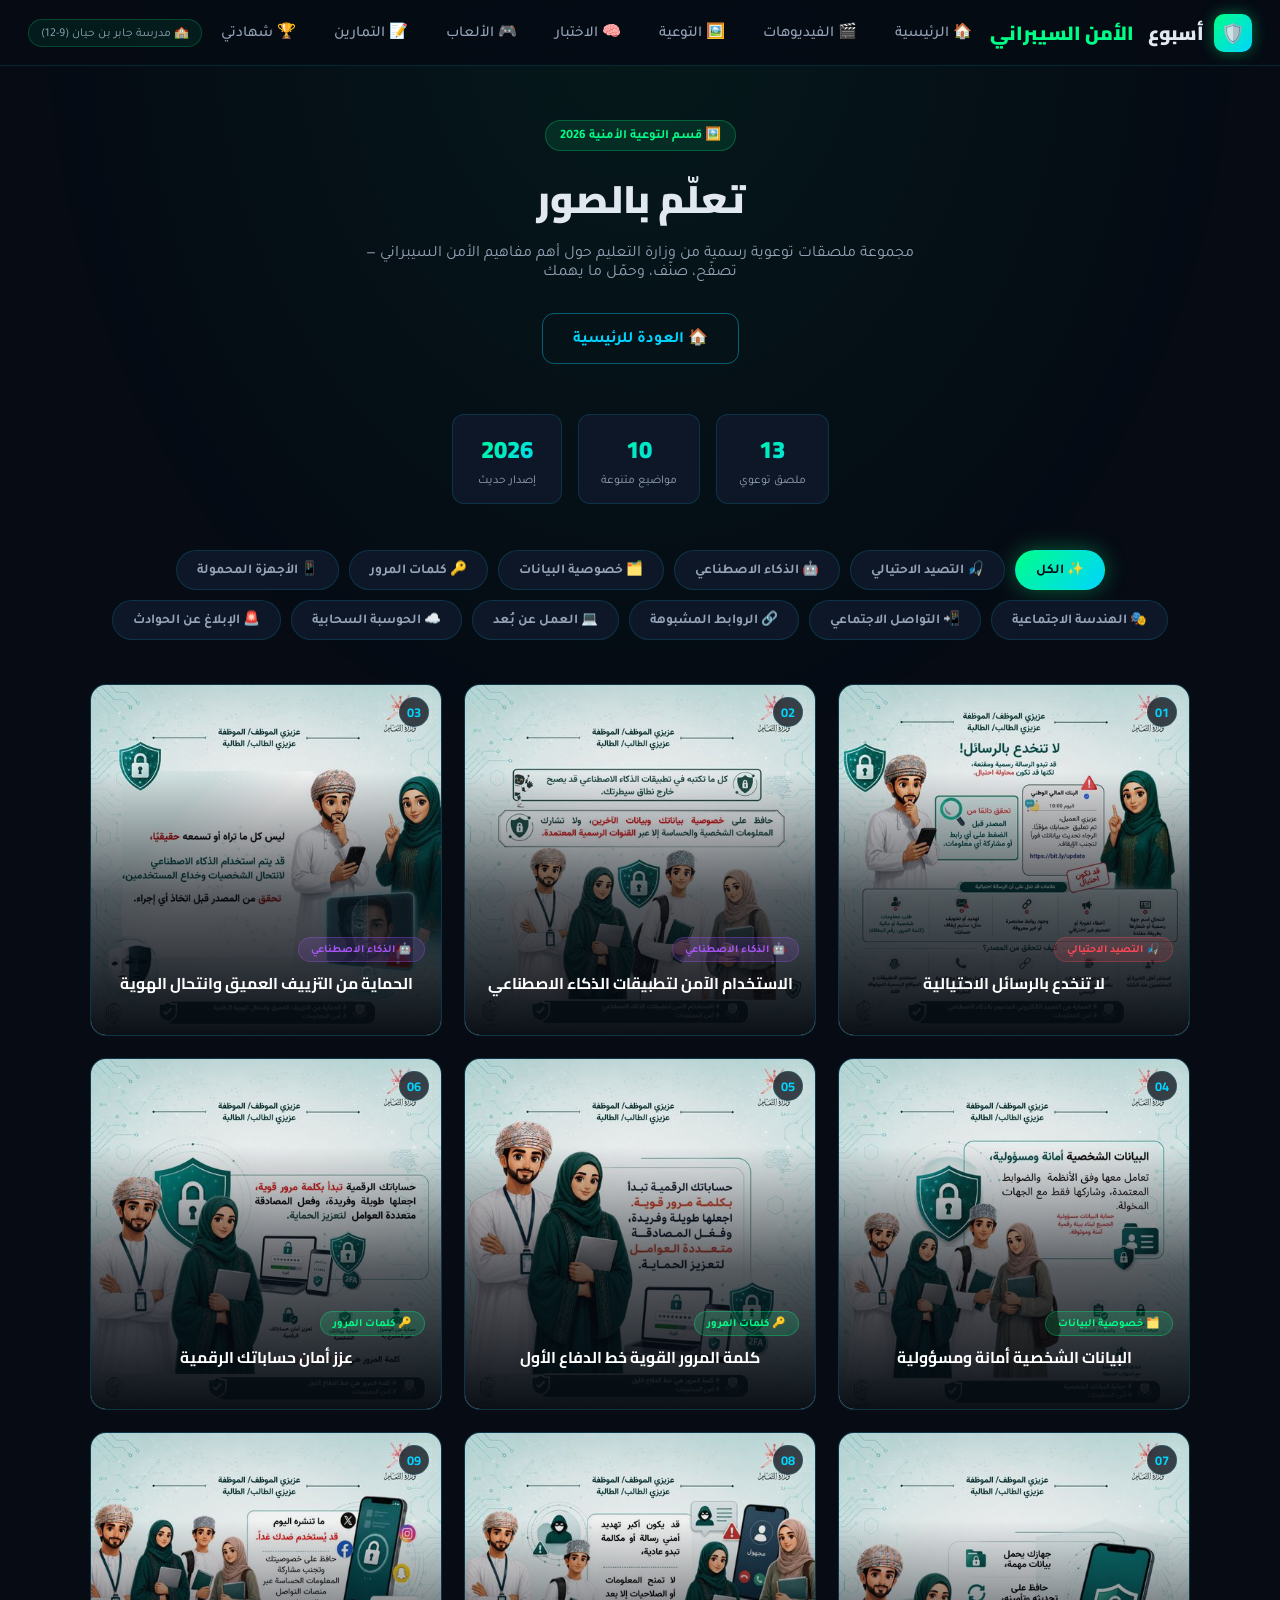
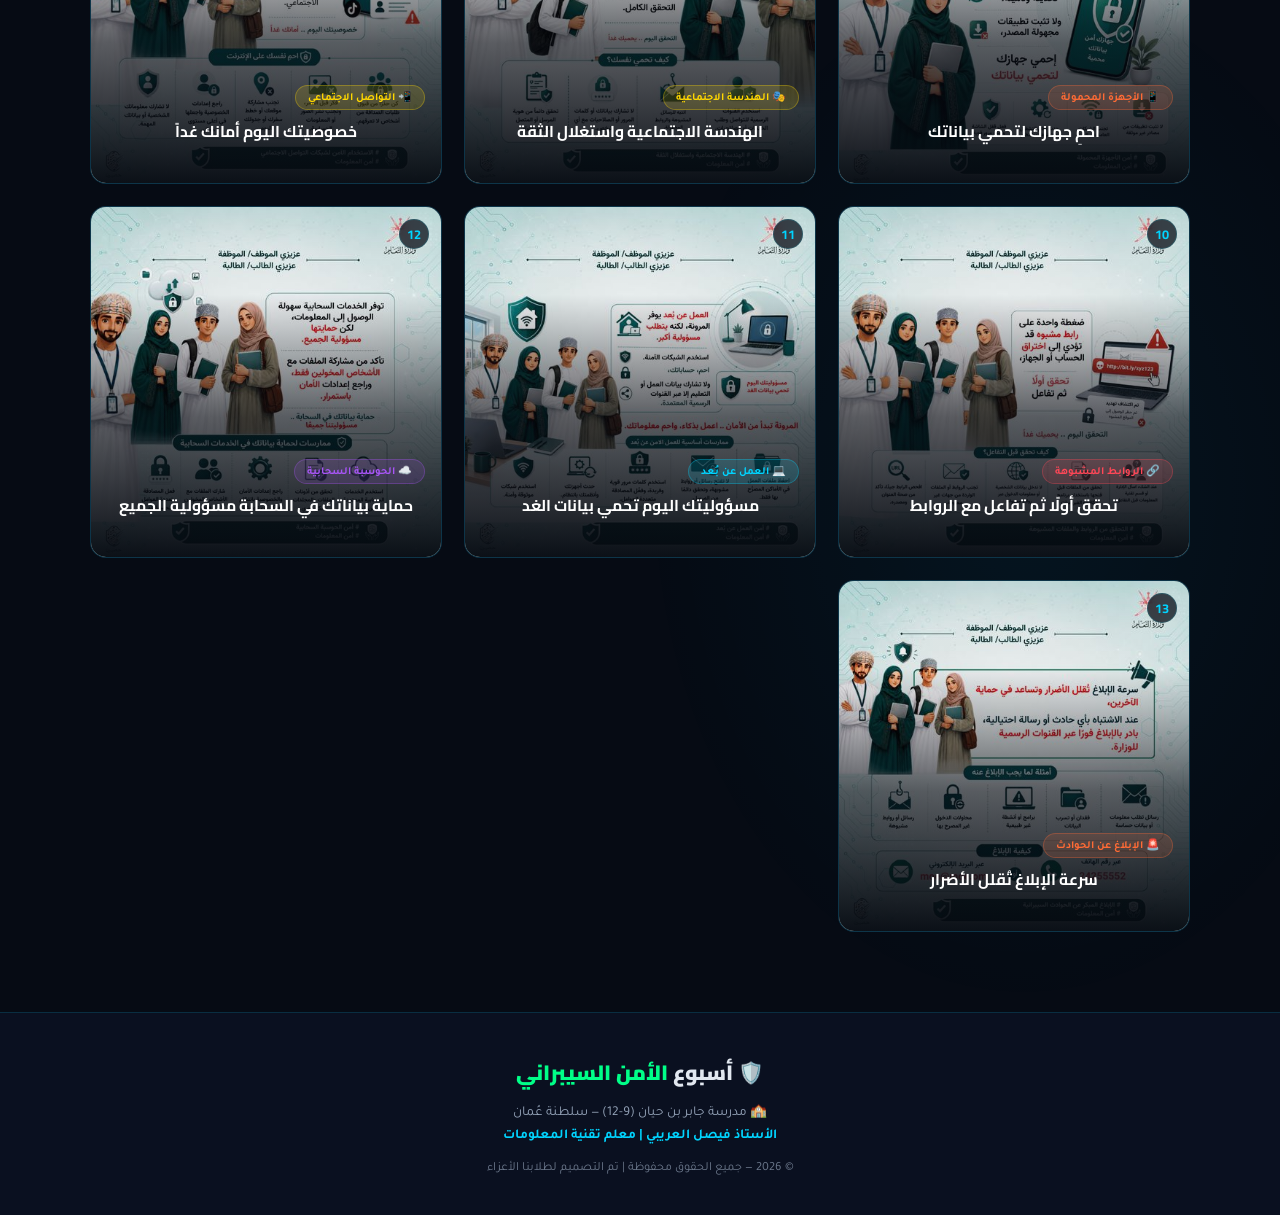
==== commit 4ba87f6f: "Add files via upload" ====
--- a/pages/awareness.html
+++ b/pages/awareness.html
@@ -222,12 +222,12 @@
       <button class="aw-modal-close" onclick="closeAware()">✕</button>
     </div>
     <div class="aw-modal-imgwrap">
-      <button class="aw-nav-btn aw-nav-prev" onclick="awarePrev()" title="السابق">›</button>
+      <button class="aw-nav-btn aw-nav-prev" dir="ltr" onclick="awarePrev()" title="السابق">›</button>
       <img id="awareImg" src="" alt="">
-      <button class="aw-nav-btn aw-nav-next" onclick="awareNext()" title="التالي">‹</button>
+      <button class="aw-nav-btn aw-nav-next" dir="ltr" onclick="awareNext()" title="التالي">‹</button>
     </div>
     <div class="aw-modal-bottom">
-      <span class="aw-modal-counter" id="awareCounter">1 / 13</span>
+      <span class="aw-modal-counter" id="awareCounter" dir="ltr">1 / 13</span>
       <a class="aw-modal-dl" id="awareDownload" href="" download>⬇ تحميل الملصق</a>
     </div>
   </div>
--- a/css/style.css
+++ b/css/style.css
@@ -15,7 +15,7 @@
   --r: 14px;
 }
 *{margin:0;padding:0;box-sizing:border-box}
-html{scroll-behavior:smooth}
+html{scroll-behavior:smooth;overflow-x:hidden}
 body{
   background:var(--bg);
   color:var(--text);
@@ -184,7 +184,7 @@
 
 /* ── SECTIONS ── */
 section{position:relative;z-index:2;padding:80px 20px}
-.container{max-width:1100px;margin:0 auto}
+.container{max-width:1100px;margin:0 auto;width:100%;min-width:0}
 .section-header{text-align:center;margin-bottom:50px}
 .section-tag{
   display:inline-block;font-size:.8rem;font-weight:600;
@@ -542,7 +542,7 @@
 .cert-corner.tr{top:15px;left:15px;border-width:2px 2px 0 0}
 .cert-corner.bl{bottom:15px;right:15px;border-width:0 0 2px 2px}
 .cert-corner.br{bottom:15px;left:15px;border-width:0 2px 2px 0}
-.cert-school-name{font-size:.8rem;color:var(--cyan);letter-spacing:2px;margin-bottom:14px;text-transform:uppercase}
+.cert-school-name{font-size:.78rem;color:var(--cyan);letter-spacing:.5px;margin-bottom:14px;text-transform:uppercase;line-height:1.6;padding:0 34px;word-spacing:2px}
 .cert-logo-big{font-size:3rem;margin-bottom:10px}
 .cert-title-ar{font-family:'Cairo',sans-serif;font-weight:900;font-size:1.1rem;color:var(--text2);margin-bottom:6px}
 .cert-main-title{
@@ -809,7 +809,7 @@
 
 /* -- homepage teaser strip -- */
 .aw-teaser-track{
-  display:flex;gap:18px;overflow-x:auto;padding:8px 4px 20px;
+  display:flex;gap:18px;overflow-x:auto;max-width:100%;-webkit-overflow-scrolling:touch;padding:8px 4px 20px;
   scroll-snap-type:x proximity;
 }
 .aw-teaser-track::-webkit-scrollbar{height:6px}
@@ -826,6 +826,13 @@
   position:absolute;bottom:0;right:0;left:0;padding:10px 12px;
   background:linear-gradient(to top, rgba(4,8,15,0.95), transparent);
   font-size:.78rem;font-weight:700;color:#fff;
+}
+
+/* touch devices: no hover, so keep actions visible */
+@media(hover:none){
+  .aw-card-dl{opacity:1;transform:none}
+  .aw-card-hint{opacity:1;transform:none}
+  .aw-card:hover{transform:none}
 }
 
 /* ── RESPONSIVE MOBILE ── */
@@ -858,19 +865,45 @@
   .modal-box{border-radius:14px}
   .quiz-options{grid-template-columns:1fr}
   .match-grid{grid-template-columns:1fr}
-  .cert-footer{justify-content:center;flex-direction:column;gap:20px}
+  .cert-footer{justify-content:center;align-items:center;flex-direction:column;gap:20px}
   .hero-btns{flex-direction:column;align-items:center}
   .videos-grid{grid-template-columns:1fr}
-  .aw-grid{grid-template-columns:repeat(2,1fr)}
+  .aw-grid{grid-template-columns:1fr;max-width:460px;margin:0 auto;gap:18px}
   .aw-modal-imgwrap{max-height:50vh}
   .aw-modal-imgwrap img{max-height:50vh}
   .aw-nav-btn{width:38px;height:38px;font-size:1.1rem}
   .aw-nav-prev{right:8px}
   .aw-nav-next{left:8px}
   .aw-teaser-card{flex:0 0 160px}
+
+  /* ── CERTIFICATE MOBILE FIX ── */
+  #cert-canvas-wrap{padding:26px 16px}
+  .cert-corner{width:34px;height:34px}
+  .cert-corner.tl,.cert-corner.tr{top:8px}
+  .cert-corner.tl,.cert-corner.bl{right:8px}
+  .cert-corner.tr,.cert-corner.br{left:8px}
+  .cert-corner.bl,.cert-corner.br{bottom:8px}
+  .cert-school-name{font-size:.68rem;padding:0 30px;letter-spacing:.3px}
+  .cert-logo-big{font-size:2.2rem}
+  .cert-title-ar{font-size:.95rem}
+  .cert-divider{width:140px}
+  .cert-body-text{font-size:.82rem}
+  .cert-badge-row{gap:8px}
+  .cert-badge{font-size:.72rem;padding:6px 10px}
+  .cert-footer{padding-top:16px}
+  .cert-actions{flex-direction:column}
+  .cert-actions button{width:100%}
 }
 @media(max-width:480px){
-  .aw-grid{grid-template-columns:1fr 1fr;gap:12px}
-  .aw-card-title{font-size:.8rem}
+  .aw-card-title{font-size:.95rem}
   .aw-modal-title{font-size:.85rem}
-}
+
+  /* ── CERTIFICATE SMALL PHONES ── */
+  #cert-canvas-wrap{padding:22px 12px}
+  .cert-school-name{font-size:.62rem;padding:0 26px}
+  .cert-corner{width:26px;height:26px}
+  .cert-main-title{margin-bottom:14px}
+  .cert-student-grade{font-size:.8rem}
+  .cert-topic{font-size:.8rem;padding:5px 14px}
+  .cert-form{padding:20px}
+}
